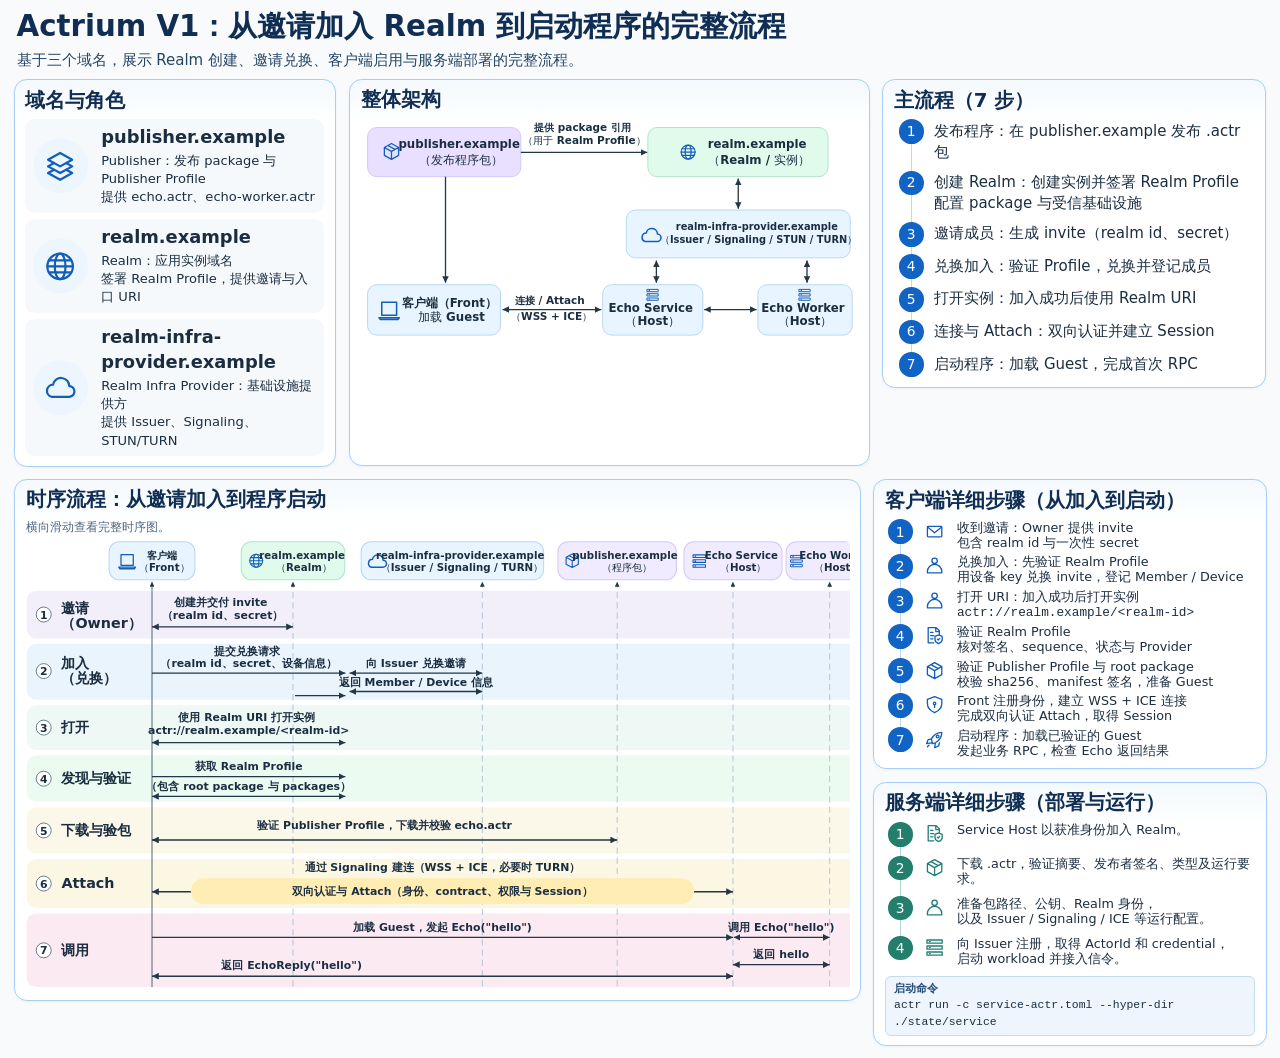
==== index.html @ 053a99e5 "Publish the Actrium V1 Realm launch flow" ====
<!doctype html>
<html lang="zh-CN">
  <head>
    <meta charset="utf-8" />
    <meta name="viewport" content="width=device-width, initial-scale=1" />
    <meta http-equiv="refresh" content="0;url=./realm-launch-flow/" />
    <title>Actrium V1 Realm 启动流程</title>
  </head>
  <body>
    <a href="./realm-launch-flow/">查看 Actrium V1 Realm 启动流程</a>
  </body>
</html>
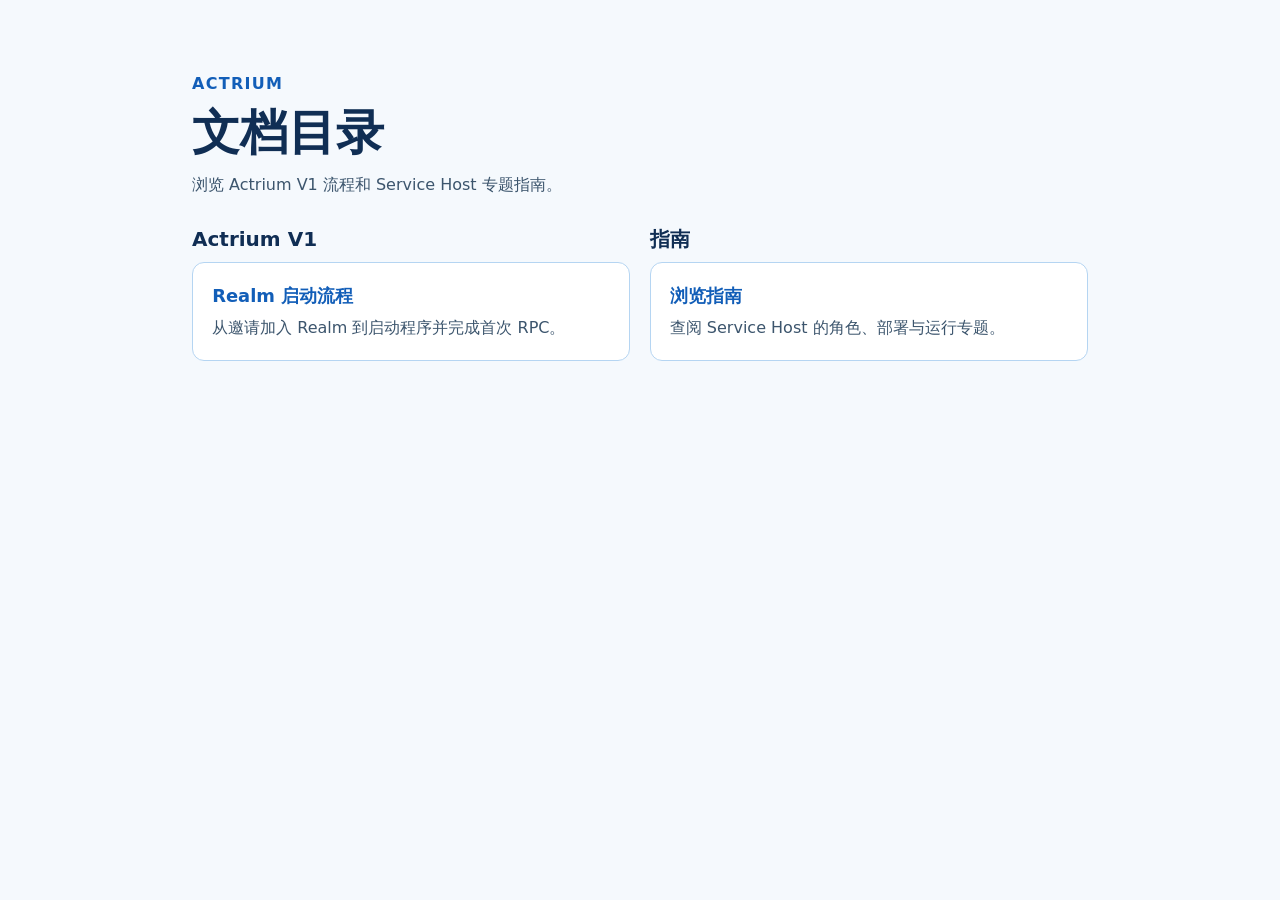
==== commit 74c32c9b: "Add a hierarchical Actrium documentation directory" ====
--- a/index.html
+++ b/index.html
@@ -3,10 +3,33 @@
   <head>
     <meta charset="utf-8" />
     <meta name="viewport" content="width=device-width, initial-scale=1" />
-    <meta http-equiv="refresh" content="0;url=./realm-launch-flow/" />
-    <title>Actrium V1 Realm 启动流程</title>
+    <title>Actrium 文档目录</title>
+    <link rel="stylesheet" href="./assets/directory.css" />
   </head>
   <body>
-    <a href="./realm-launch-flow/">查看 Actrium V1 Realm 启动流程</a>
+    <main>
+      <header>
+        <p class="label">Actrium</p>
+        <h1>文档目录</h1>
+        <p class="intro">浏览 Actrium V1 流程和 Service Host 专题指南。</p>
+      </header>
+
+      <nav class="directory" aria-label="文档目录">
+        <section aria-labelledby="actrium-v1">
+          <h2 id="actrium-v1">Actrium V1</h2>
+          <a class="entry" href="./realm-launch-flow/">
+            <strong>Realm 启动流程</strong>
+            <span>从邀请加入 Realm 到启动程序并完成首次 RPC。</span>
+          </a>
+        </section>
+        <section aria-labelledby="guides">
+          <h2 id="guides">指南</h2>
+          <a class="entry" href="./guides/">
+            <strong>浏览指南</strong>
+            <span>查阅 Service Host 的角色、部署与运行专题。</span>
+          </a>
+        </section>
+      </nav>
+    </main>
   </body>
 </html>
--- a/assets/directory.css
+++ b/assets/directory.css
@@ -0,0 +1,141 @@
+:root {
+  color-scheme: light;
+  font-family: system-ui, "PingFang SC", "Microsoft YaHei", sans-serif;
+  line-height: 1.55;
+  color: #172d43;
+  background: #f5f9fd;
+}
+
+* {
+  box-sizing: border-box;
+}
+
+body {
+  margin: 0;
+  padding: clamp(1.25rem, 6vw, 4.5rem) 1.25rem;
+}
+
+main {
+  max-width: 56rem;
+  margin: 0 auto;
+}
+
+header {
+  margin-bottom: 1.85rem;
+}
+
+h1,
+h2,
+p {
+  margin: 0;
+}
+
+h1,
+h2 {
+  color: #102e54;
+  line-height: 1.25;
+}
+
+h1 {
+  font-size: clamp(2rem, 6vw, 3rem);
+}
+
+h2 {
+  margin-bottom: 0.6rem;
+  font-size: 1.25rem;
+}
+
+a {
+  color: #125eb8;
+  text-underline-offset: 0.18em;
+}
+
+a:focus-visible {
+  outline: 2px solid #125eb8;
+  outline-offset: 4px;
+}
+
+.label {
+  margin-bottom: 0.35rem;
+  color: #125eb8;
+  font-weight: 750;
+  letter-spacing: 0.08em;
+  text-transform: uppercase;
+}
+
+.intro {
+  margin-top: 0.65rem;
+  color: #3c556d;
+}
+
+.intro + p {
+  margin-top: 0.65rem;
+}
+
+.directory {
+  display: grid;
+  grid-template-columns: repeat(auto-fit, minmax(min(100%, 20rem), 1fr));
+  gap: 1.2rem;
+}
+
+.entry,
+.chapters {
+  border: 1px solid #b5d5f2;
+  border-radius: 0.75rem;
+  background: #fff;
+}
+
+.entry {
+  display: block;
+  padding: 1.2rem;
+  text-decoration: none;
+}
+
+.entry:hover {
+  border-color: #5f9fd8;
+  background: #f0f7ff;
+}
+
+.entry:hover strong {
+  text-decoration: underline;
+}
+
+.entry strong {
+  display: block;
+  font-size: 1.12rem;
+}
+
+.entry span {
+  display: block;
+  margin-top: 0.4rem;
+  color: #3c556d;
+}
+
+.breadcrumb {
+  display: flex;
+  flex-wrap: wrap;
+  gap: 0.45rem;
+  margin: 0 0 1.05rem;
+  padding: 0;
+  list-style: none;
+  color: #3c556d;
+  font-size: 0.9rem;
+}
+
+.breadcrumb li + li::before {
+  content: "/" / "";
+  margin-right: 0.45rem;
+}
+
+.chapters {
+  margin: 0;
+  padding: 0.3rem 1.3rem 0.3rem 2.7rem;
+}
+
+.chapters li {
+  padding: 0.65rem 0;
+}
+
+.chapters li + li {
+  border-top: 1px solid #e2edf8;
+}
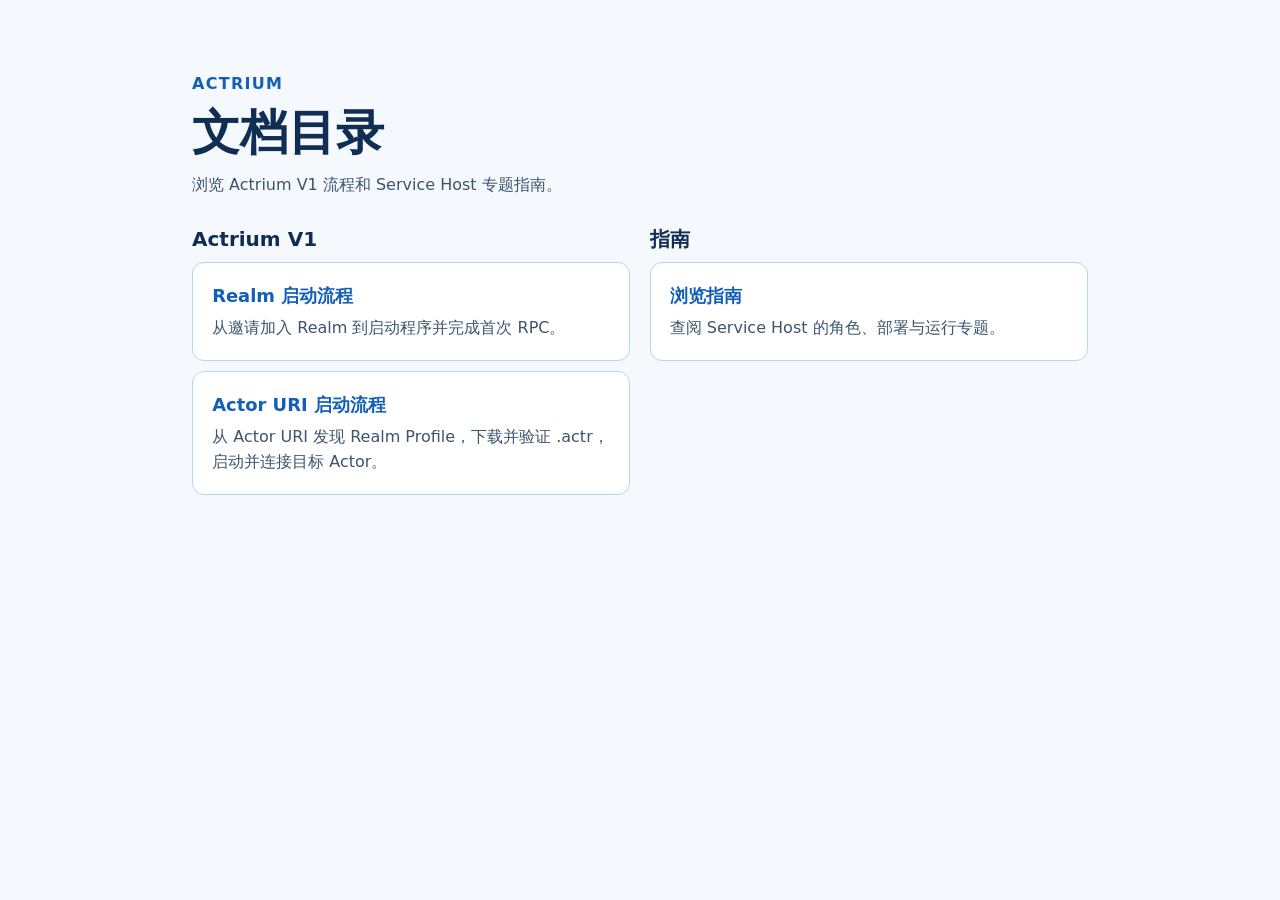
==== commit 50f12ca6: "Add the Actrium V1 Actor URI launch flow" ====
--- a/index.html
+++ b/index.html
@@ -21,6 +21,10 @@
             <strong>Realm 启动流程</strong>
             <span>从邀请加入 Realm 到启动程序并完成首次 RPC。</span>
           </a>
+          <a class="entry" href="./actor-uri-flow/">
+            <strong>Actor URI 启动流程</strong>
+            <span>从 Actor URI 发现 Realm Profile，下载并验证 .actr，启动并连接目标 Actor。</span>
+          </a>
         </section>
         <section aria-labelledby="guides">
           <h2 id="guides">指南</h2>
--- a/assets/directory.css
+++ b/assets/directory.css
@@ -91,6 +91,10 @@
   text-decoration: none;
 }
 
+.entry + .entry {
+  margin-top: 0.6rem;
+}
+
 .entry:hover {
   border-color: #5f9fd8;
   background: #f0f7ff;
